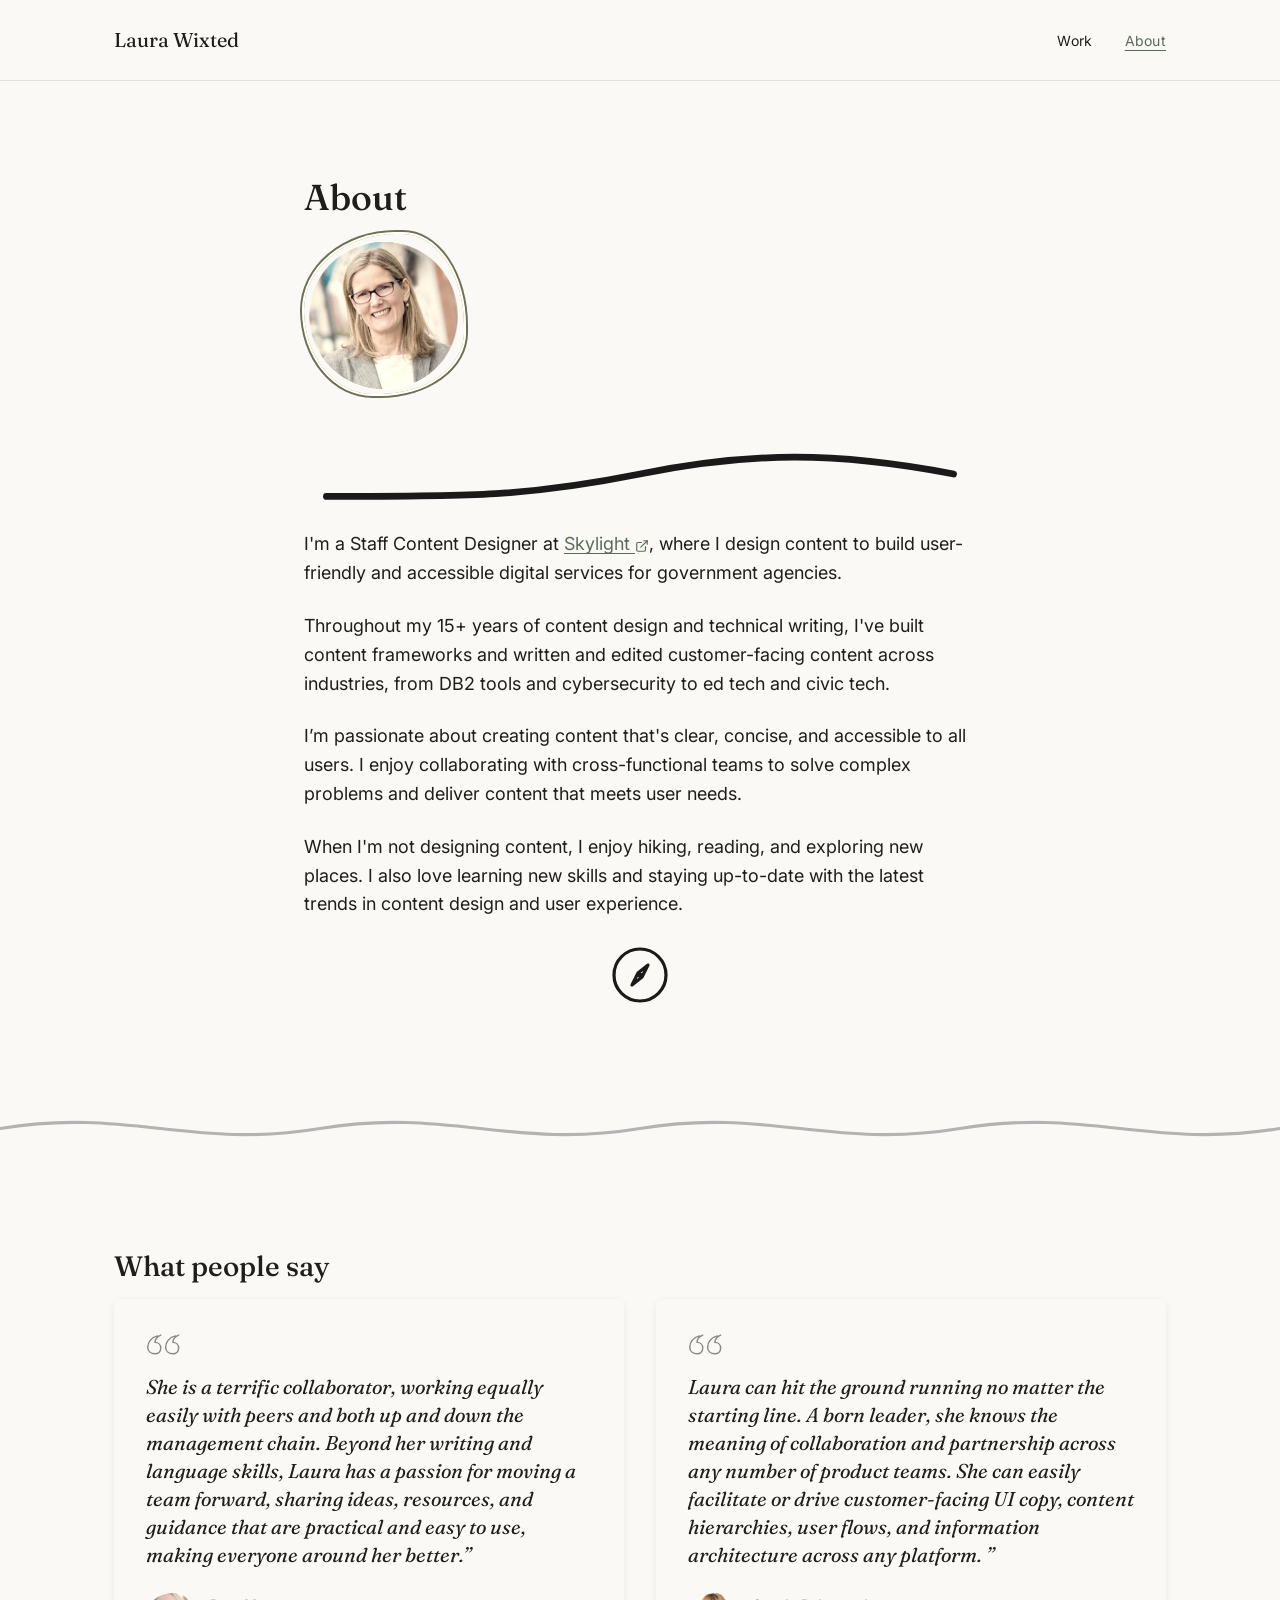
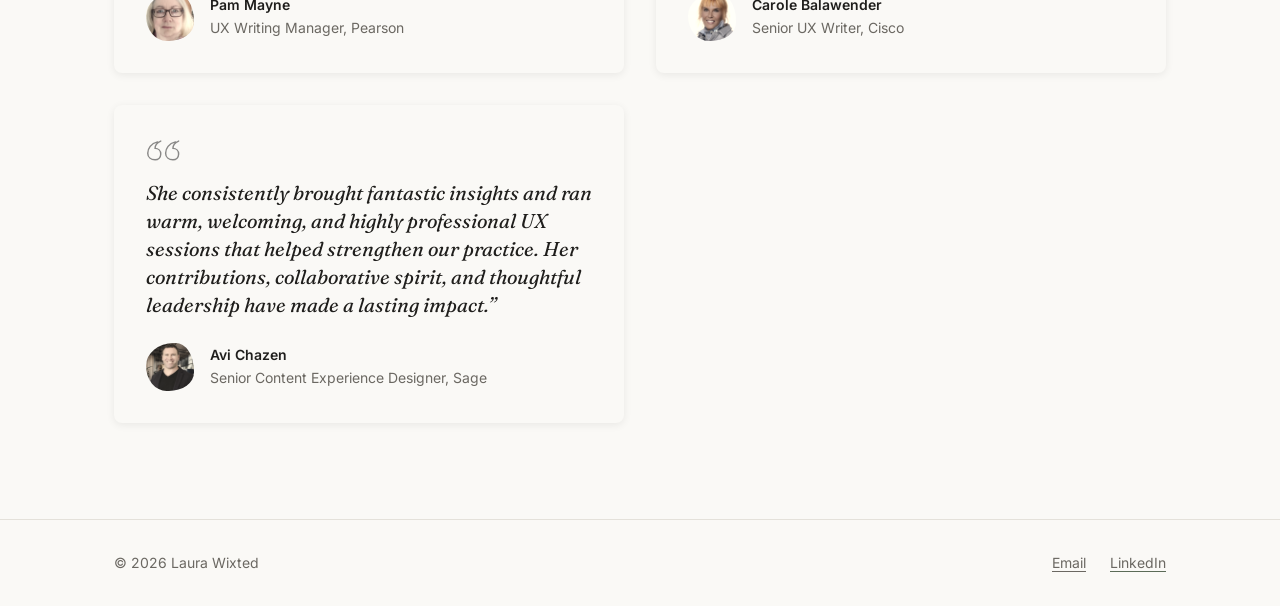
==== about.html @ 5c3dd624 "Visual refresh, illustrations, accessibility, and QA fixes - Add favicons (SVG, 32px PNG, 180px Appl" ====
<!DOCTYPE html>
<html lang="en">
<head>
  <meta charset="UTF-8">
  <meta name="viewport" content="width=device-width, initial-scale=1.0">
  <title>About — Laura Wixted</title>
  <meta name="description" content="About Laura Wixted, content designer.">

  <link rel="icon" href="images/favicon.svg" type="image/svg+xml">
  <link rel="icon" href="images/favicon-32.png" sizes="32x32" type="image/png">
  <link rel="apple-touch-icon" href="images/favicon-180.png">

  <link rel="preconnect" href="https://fonts.googleapis.com">
  <link rel="preconnect" href="https://fonts.gstatic.com" crossorigin>
  <link href="https://fonts.googleapis.com/css2?family=Fraunces:wght@400;500;600&family=Inter:wght@400;500;600&display=swap" rel="stylesheet">

  <link rel="stylesheet" href="css/tokens.css">
  <link rel="stylesheet" href="css/base.css">
  <link rel="stylesheet" href="css/components.css?v=13">
</head>
<body>
  <a class="skip-link" href="#main">Skip to content</a>

  <header class="site-nav">
    <div class="container-wide">
      <a class="logo" href="index.html">Laura Wixted</a>
      <ul class="nav-links">
        <li><a href="index.html">Work</a></li>
        <li><a href="about.html" aria-current="page">About</a></li>
      </ul>
    </div>
  </header>

  <main id="main">
    <section class="section container-narrow">
      <h1>About</h1>
      <img class="profile-photo" src="images/profile-photo-transparent.png" alt="Portrait of Laura Wixted">
      <img src="images/heading-swash.svg" alt="" aria-hidden="true">
      <p>
        I'm a Staff Content Designer at <span style="white-space: nowrap"><a href="https://skylight.digital/" target="_blank" rel="noopener">Skylight <svg class="external-link-icon" aria-hidden="true" width="14" height="14" viewBox="0 0 24 24" fill="none" stroke="currentColor" stroke-width="2" stroke-linecap="round" stroke-linejoin="round"><path d="M18 13v6a2 2 0 0 1-2 2H5a2 2 0 0 1-2-2V8a2 2 0 0 1 2-2h6"/><polyline points="15 3 21 3 21 9"/><line x1="10" y1="14" x2="21" y2="3"/></svg><span class="visually-hidden"> (opens in new tab)</span></a>,</span> where I design content to build user-friendly and accessible digital services for government agencies.
      </p>
      <p>
        Throughout my 15+ years of content design and technical writing, I've built content frameworks and written and edited customer-facing content across industries, from DB2 tools and cybersecurity to ed tech and civic tech.
      </p>
      <p>
        I’m passionate about creating content that's clear, concise, and accessible to all users. I enjoy collaborating with cross-functional teams to solve complex problems and deliver content that meets user needs.
      </p>
      <p>
        When I'm not designing content, I enjoy hiking, reading, and exploring new places. I also love learning new skills and staying up-to-date with the latest trends in content design and user experience.
      </p>
      <img id="compass-icon" src="images/compass-icon.svg" alt="" aria-hidden="true" width="64" height="64" style="display: block; margin: 1rem auto 0;">
    </section>

    <img src="images/divider-line.svg" alt="" aria-hidden="true">

    <section class="section container-wide">
      <h2>What people say</h2>
      <div class="testimonial-grid">

        <div class="testimonial-card">
          <blockquote>She is a terrific collaborator, working equally easily with peers and both up and down the management chain. Beyond her writing and language skills, Laura has a passion for moving a team forward, sharing ideas, resources, and guidance that are practical and easy to use, making everyone around her better.”</blockquote>
          <div class="testimonial-author">
            <img src="images/pam-mayne-linkedin.jpeg" alt="" width="48" height="48">
            <div>
              <div class="name">Pam Mayne</div>
              <div class="role">UX Writing Manager, Pearson</div>
            </div>
          </div>
        </div>

        <div class="testimonial-card">
          <blockquote>Laura can hit the ground running no matter the starting line. A born leader, she knows the meaning of collaboration and partnership across any number of product teams. She can easily facilitate or drive customer-facing UI copy, content hierarchies, user flows, and information architecture across any platform. ”</blockquote>
          <div class="testimonial-author">
            <img src="images/carole-linkedin.jpeg" alt="" width="48" height="48">
            <div>
              <div class="name">Carole Balawender</div>
              <div class="role">Senior UX Writer, Cisco</div>
            </div>
          </div>
        </div>

        <div class="testimonial-card">
          <blockquote>She consistently brought fantastic insights and ran warm, welcoming, and highly professional UX sessions that helped strengthen our practice. Her contributions, collaborative spirit, and thoughtful leadership have made a lasting impact.”</blockquote>
          <div class="testimonial-author">
            <img src="images/avi-chazen-linkedin.jpeg" alt="" width="48" height="48">
            <div>
              <div class="name">Avi Chazen</div>
              <div class="role">Senior Content Experience Designer, Sage</div>
            </div>
          </div>
        </div>

      </div>
    </section>
  </main>

  <footer class="site-footer">
    <div class="container-wide">
      <span>&copy; 2026 Laura Wixted</span>
      <ul class="footer-links">
        <li>
          <button type="button" class="copy-email" title="Copy email" data-email="laurawixted@gmail.com">Email</button>
          <span class="copy-toast" role="status" hidden>Copied laurawixted@gmail.com</span>
        </li>
        <li><a href="https://www.linkedin.com/in/laurawixted/" target="_blank" rel="noopener">LinkedIn<span class="visually-hidden"> (opens in new tab)</span></a></li>
      </ul>
    </div>
  </footer>
  <script src="js/copy-email.js"></script>
  <script>
    (function () {
      var compass = document.getElementById('compass-icon');
      if (!compass || !('IntersectionObserver' in window)) return;
      var observer = new IntersectionObserver(function (entries) {
        entries.forEach(function (entry) {
          if (entry.isIntersecting) {
            compass.classList.add('compass-animate');
          } else {
            compass.classList.remove('compass-animate');
          }
        });
      }, { threshold: 0.5 });
      observer.observe(compass);
    })();
  </script>
</body>
</html>
---- css/tokens.css ----
/* ==========================================================================
   Design Tokens
   Single source of truth for color, type, and spacing.
   See Design.md for rationale.
   ========================================================================== */

:root {
  /* Color */
  --color-bg: #FAF9F6;
  --color-surface: #FFFFFF;
  --color-text-primary: #1F1E1C;
  --color-text-secondary: #6B6862;
  --color-border: #E4E1DA;
  --color-accent: #5B6B57;
  --color-accent-hover: #46523F;

  /* Type families */
  --font-serif: "Fraunces", Georgia, serif;
  --font-sans: "Inter", -apple-system, BlinkMacSystemFont, "Segoe UI", sans-serif;

  /* Type scale */
  --text-display: 3rem;
  --text-h1: 2.25rem;
  --text-h2: 1.75rem;
  --text-h3: 1.25rem;
  --text-body: 1.125rem;
  --text-small: 0.875rem;

  /* Spacing scale (4px base) */
  --space-1: 0.25rem;  /* 4px */
  --space-2: 0.5rem;   /* 8px */
  --space-3: 1rem;     /* 16px */
  --space-4: 1.5rem;   /* 24px */
  --space-5: 2rem;     /* 32px */
  --space-6: 3rem;     /* 48px */
  --space-7: 4rem;     /* 64px */
  --space-8: 6rem;     /* 96px */
  --space-9: 8rem;     /* 128px */

  /* Layout */
  --content-width-narrow: 720px;
  --content-width-wide: 1100px;
  --radius: 8px;
  --border-radius-sm: 6px;
}
---- css/base.css ----
/* ==========================================================================
   Base styles: reset, typography, layout primitives
   ========================================================================== */

*, *::before, *::after {
  box-sizing: border-box;
}

html {
  -webkit-text-size-adjust: 100%;
}

body {
  margin: 0;
  background: var(--color-bg);
  color: var(--color-text-primary);
  font-family: var(--font-sans);
  font-size: var(--text-body);
  line-height: 1.6;
  -webkit-font-smoothing: antialiased;
}

img {
  max-width: 100%;
  display: block;
}

a {
  color: var(--color-accent);
  text-decoration-color: var(--color-accent);
  text-underline-offset: 3px;
}

a:hover,
a:focus-visible {
  color: var(--color-accent-hover);
}

a:focus-visible,
button:focus-visible {
  outline: 2px solid var(--color-accent);
  outline-offset: 2px;
}

h1, h2, h3 {
  font-family: var(--font-serif);
  font-weight: 500;
  line-height: 1.15;
  margin: 0 0 var(--space-3);
}

h1 { font-size: var(--text-h1); }
h2 { font-size: var(--text-h2); }
h3 { font-size: var(--text-h3); font-weight: 600; }

p {
  margin: 0 0 var(--space-4);
}

.text-secondary {
  color: var(--color-text-secondary);
}

.text-small {
  font-size: var(--text-small);
}

/* Layout primitives */
.container-narrow {
  max-width: var(--content-width-narrow);
  margin-inline: auto;
  padding-inline: var(--space-4);
}

.container-wide {
  max-width: var(--content-width-wide);
  margin-inline: auto;
  padding-inline: var(--space-4);
}

.section {
  padding-block: var(--space-8);
}

@media (max-width: 640px) {
  .section {
    padding-block: var(--space-6);
  }
  :root {
    --text-display: 2.25rem;
    --text-h1: 1.75rem;
    --text-h2: 1.5rem;
  }
}

/* Visually-hidden utility, for skip links etc. */
.visually-hidden {
  position: absolute;
  width: 1px;
  height: 1px;
  overflow: hidden;
  clip: rect(0 0 0 0);
  white-space: nowrap;
}

.skip-link {
  position: absolute;
  left: -9999px;
  top: 0;
  background: var(--color-surface);
  padding: var(--space-2) var(--space-3);
  z-index: 100;
}

.skip-link:focus {
  left: var(--space-3);
  top: var(--space-3);
}
---- css/components.css ----
/* ==========================================================================
   Components
   ========================================================================== */

/* --- Compass animation --- */
@media (prefers-reduced-motion: no-preference) {
  #compass-icon,
  #compass-icon-hero {
    transform-origin: center;
  }
  #compass-icon.compass-animate,
  #compass-icon-hero.compass-animate {
    animation: compass-settle 2.8s linear forwards;
  }
  @keyframes compass-settle {
    0%   { transform: rotate(0deg); }
    18%  { transform: rotate(360deg); }
    33%  { transform: rotate(630deg); }
    46%  { transform: rotate(800deg); }
    57%  { transform: rotate(900deg); }
    65%  { transform: rotate(930deg); }
    72%  { transform: rotate(912deg); }
    78%  { transform: rotate(924deg); }
    84%  { transform: rotate(915deg); }
    90%  { transform: rotate(920deg); }
    95%  { transform: rotate(917deg); }
    100% { transform: rotate(918deg); }
  }
}

/* --- Nav --- */
.site-nav {
  padding-block: var(--space-4);
  border-bottom: 1px solid var(--color-border);
}

.site-nav .container-wide {
  display: flex;
  align-items: center;
  justify-content: space-between;
}

.site-nav .logo {
  font-family: var(--font-serif);
  font-size: var(--text-h3);
  color: var(--color-text-primary);
  text-decoration: none;
}

.nav-links {
  display: flex;
  gap: var(--space-5);
  list-style: none;
  margin: 0;
  padding: 0;
}

.nav-links a {
  color: var(--color-text-primary);
  text-decoration: none;
  font-size: var(--text-small);
  letter-spacing: 0.02em;
}

.nav-links a:hover,
.nav-links a[aria-current="page"] {
  color: var(--color-accent);
}

.nav-links a[aria-current="page"] {
  text-decoration: underline;
  text-underline-offset: 4px;
}

/* --- Hero --- */
.hero {
  padding-block: var(--space-8) var(--space-6);
}

.hero h1 {
  font-size: var(--text-display);
  max-width: 14ch;
}

.hero p {
  max-width: var(--content-width-narrow);
  font-size: var(--text-body);
  color: var(--color-text-secondary);
}

/* --- Case study grid --- */
#work.section {
  padding-block-start: var(--space-7);
}

.case-study-grid {
  display: grid;
  grid-template-columns: repeat(2, 1fr);
  gap: var(--space-5);
}

@media (max-width: 640px) {
  .case-study-grid {
    grid-template-columns: 1fr;
  }
}

.case-study-card {
  background: var(--color-bg);
  border: none;
  border-radius: var(--radius);
  padding: var(--space-5);
  text-decoration: none;
  color: inherit;
  display: block;
  box-shadow: 0 2px 8px rgba(0, 0, 0, 0.07);
  transition: transform 0.15s ease, box-shadow 0.15s ease;
}

.case-study-card:hover {
  transform: translateY(-2px);
  box-shadow: 0 6px 16px rgba(0, 0, 0, 0.11);
}

.case-study-card .tag {
  display: inline-block;
  font-size: var(--text-small);
  color: var(--color-accent);
  letter-spacing: 0.04em;
  margin-bottom: var(--space-2);
}

.case-study-card h3 {
  margin-bottom: var(--space-2);
}

.case-study-card p {
  color: var(--color-text-secondary);
  margin-bottom: 0;
}

/* --- Testimonials --- */
.testimonial-grid {
  display: grid;
  grid-template-columns: repeat(2, 1fr);
  gap: var(--space-5);
}

@media (max-width: 640px) {
  .testimonial-grid {
    grid-template-columns: 1fr;
  }
}

.testimonial-card {
  background: var(--color-bg);
  border: none;
  border-radius: var(--radius);
  padding: var(--space-5);
  box-shadow: 0 2px 8px rgba(0, 0, 0, 0.07);
}

.testimonial-card blockquote::before {
  content: "";
  display: block;
  width: 36px;
  height: 26px;
  background: url('../images/quote-mark.svg') no-repeat center / contain;
  margin-bottom: var(--space-3);
  opacity: 0.5;
}

.testimonial-card blockquote {
  margin: 0 0 var(--space-4);
  font-family: var(--font-serif);
  font-style: italic;
  font-size: var(--text-h3);
  font-weight: 400;
  line-height: 1.4;
}

.testimonial-author {
  display: flex;
  align-items: center;
  gap: var(--space-3);
}

.testimonial-author img {
  width: 48px;
  height: 48px;
  border-radius: 60% 40% 55% 45% / 50% 60% 40% 55%;
  object-fit: cover;
  filter: sepia(0.4) saturate(0.85);
}

.testimonial-author .name {
  font-weight: 600;
  font-size: var(--text-small);
}

.testimonial-author .role {
  font-size: var(--text-small);
  color: var(--color-text-secondary);
}

/* --- Featured testimonial (landing page) --- */
.featured-testimonial {
  text-align: center;
  padding-block: var(--space-7) var(--space-6);
}

.featured-testimonial blockquote::before {
  content: "";
  display: block;
  width: 36px;
  height: 26px;
  background: url('../images/quote-mark.svg') no-repeat center / contain;
  margin: 0 auto var(--space-3);
  opacity: 0.5;
}

.featured-testimonial blockquote {
  margin: 0 0 var(--space-4);
  font-family: var(--font-serif);
  font-style: italic;
  font-size: var(--text-h3);
  font-weight: 400;
  line-height: 1.4;
}

.featured-testimonial .testimonial-author {
  justify-content: center;
  text-align: left;
}

/* --- Pull quote (case study detail pages) --- */
blockquote.pull-quote {
  border-left: 3px solid var(--color-accent);
  padding-left: var(--space-4);
  margin: var(--space-5) 0;
  font-family: var(--font-serif);
  font-size: var(--text-h3);
  font-style: italic;
  color: var(--color-text-primary);
}

/* --- Profile image (About page) --- */
.profile-photo {
  width: 160px;
  height: 160px;
  border-radius: 60% 40% 55% 45% / 50% 60% 40% 55%;
  object-fit: cover;
  filter: sepia(0.4) saturate(0.85);
  box-shadow: 0 0 0 2px var(--color-bg), 0 0 0 4px var(--color-accent);
  margin-bottom: var(--space-4);
}

/* --- Copy email --- */
.copy-email {
  background: none;
  border: none;
  padding: 0;
  font: inherit;
  cursor: pointer;
  color: var(--color-accent);
  text-decoration: underline;
  text-decoration-color: var(--color-accent);
  text-underline-offset: 3px;
}

.copy-toast {
  position: absolute;
  bottom: calc(100% + var(--space-2));
  left: 0;
  white-space: nowrap;
  color: var(--color-text-secondary);
  font-size: var(--text-small);
  animation: toast-fade-in 0.2s ease-out;
}

@keyframes toast-fade-in {
  from {
    opacity: 0;
    transform: translateY(4px);
  }
  to {
    opacity: 1;
    transform: translateY(0);
  }
}

/* --- CTA block --- */
.cta-block {
  position: relative;
  text-align: center;
  padding-block: 0 var(--space-6);
}

.cta-button.copy-email {
  display: inline-block;
  background: transparent;
  color: var(--color-accent);
  border: 1px solid var(--color-accent);
  text-decoration: none;
  border-radius: var(--radius);
  padding: var(--space-3) var(--space-5);
  font-size: var(--text-body);
  font-weight: 500;
  transition: background-color 0.15s ease, color 0.15s ease;
}

.cta-button.copy-email:hover {
  background: var(--color-accent);
  color: var(--color-surface);
}

.cta-block .copy-toast {
  bottom: auto;
  top: calc(100% - var(--space-6));
  left: 0;
  right: 0;
}

/* --- Before / after comparison --- */
.before-after {
  display: grid;
  grid-template-columns: repeat(2, 1fr);
  gap: var(--space-5);
  margin-block: var(--space-5);
}

@media (max-width: 640px) {
  .before-after {
    grid-template-columns: 1fr;
  }
}

.before-after--single {
  grid-template-columns: 1fr;
}

.before-after-panel {
  background: var(--color-surface);
  border: 1px solid var(--color-border);
  border-radius: var(--radius);
  padding: var(--space-5);
}

.before-after-panel .panel-label {
  display: block;
  font-size: var(--text-small);
  font-weight: 600;
  color: var(--color-accent);
  letter-spacing: 0.04em;
  text-transform: uppercase;
  margin-bottom: var(--space-3);
}

.before-after-panel ol,
.before-after-panel ul {
  margin: 0;
  padding-left: var(--space-4);
  font-size: var(--text-small);
  color: var(--color-text-secondary);
}

.before-after-panel ul {
  list-style: none;
  padding-left: 0;
}

.before-after-panel ul li {
  position: relative;
  padding-left: 1.5em;
}

.before-after-panel ul li::before {
  content: "\2192";
  position: absolute;
  left: 0;
  color: var(--color-accent);
}

.before-after-panel li + li {
  margin-top: var(--space-2);
}

.before-after-panel img {
  display: block;
  width: 100%;
  height: auto;
  border-radius: var(--border-radius-sm);
}

/* --- Image zoom (lightbox) --- */
.zoom-button {
  display: block;
  width: 100%;
  padding: 0;
  border: none;
  background: none;
  cursor: zoom-in;
}

.zoom-dialog {
  border: none;
  border-radius: var(--radius);
  padding: var(--space-2);
  background: var(--color-surface);
  max-width: min(92vw, 1400px);
  max-height: 92vh;
}

.zoom-dialog::backdrop {
  background: rgba(31, 30, 28, 0.7);
}

.zoom-dialog img {
  display: block;
  max-width: 100%;
  max-height: calc(92vh - var(--space-6));
  width: auto;
  height: auto;
  border-radius: var(--border-radius-sm);
  cursor: zoom-out;
}

/* --- Back link --- */
.back-link-row {
  position: relative;
}

.back-link {
  position: absolute;
  top: var(--space-5);
  left: var(--space-4);
  display: inline-flex;
  align-items: center;
  gap: 0.4em;
  font-size: var(--text-small);
  color: var(--color-text-secondary);
  text-decoration: none;
}

.back-link span {
  transition: transform 0.15s ease;
}

.back-link:hover {
  color: var(--color-text-primary);
}

.back-link:hover span {
  transform: translateX(-3px);
}

@media (max-width: 640px) {
  .back-link {
    position: static;
    margin-top: var(--space-5);
  }
}

/* --- Footer --- */
.site-footer {
  border-top: 1px solid var(--color-border);
  padding-block: var(--space-5);
}

.site-footer .container-wide {
  display: flex;
  align-items: center;
  justify-content: space-between;
  flex-wrap: wrap;
  gap: var(--space-3);
}

.site-footer,
.site-footer a {
  color: var(--color-text-secondary);
  font-size: var(--text-small);
}

.footer-links {
  display: flex;
  gap: var(--space-4);
  list-style: none;
  margin: 0;
  padding: 0;
}

.footer-links li {
  position: relative;
}

.site-footer .copy-email {
  color: var(--color-text-secondary);
  text-decoration-color: currentColor;
}

.external-link-icon {
  display: inline-block;
  vertical-align: -0.125em;
}
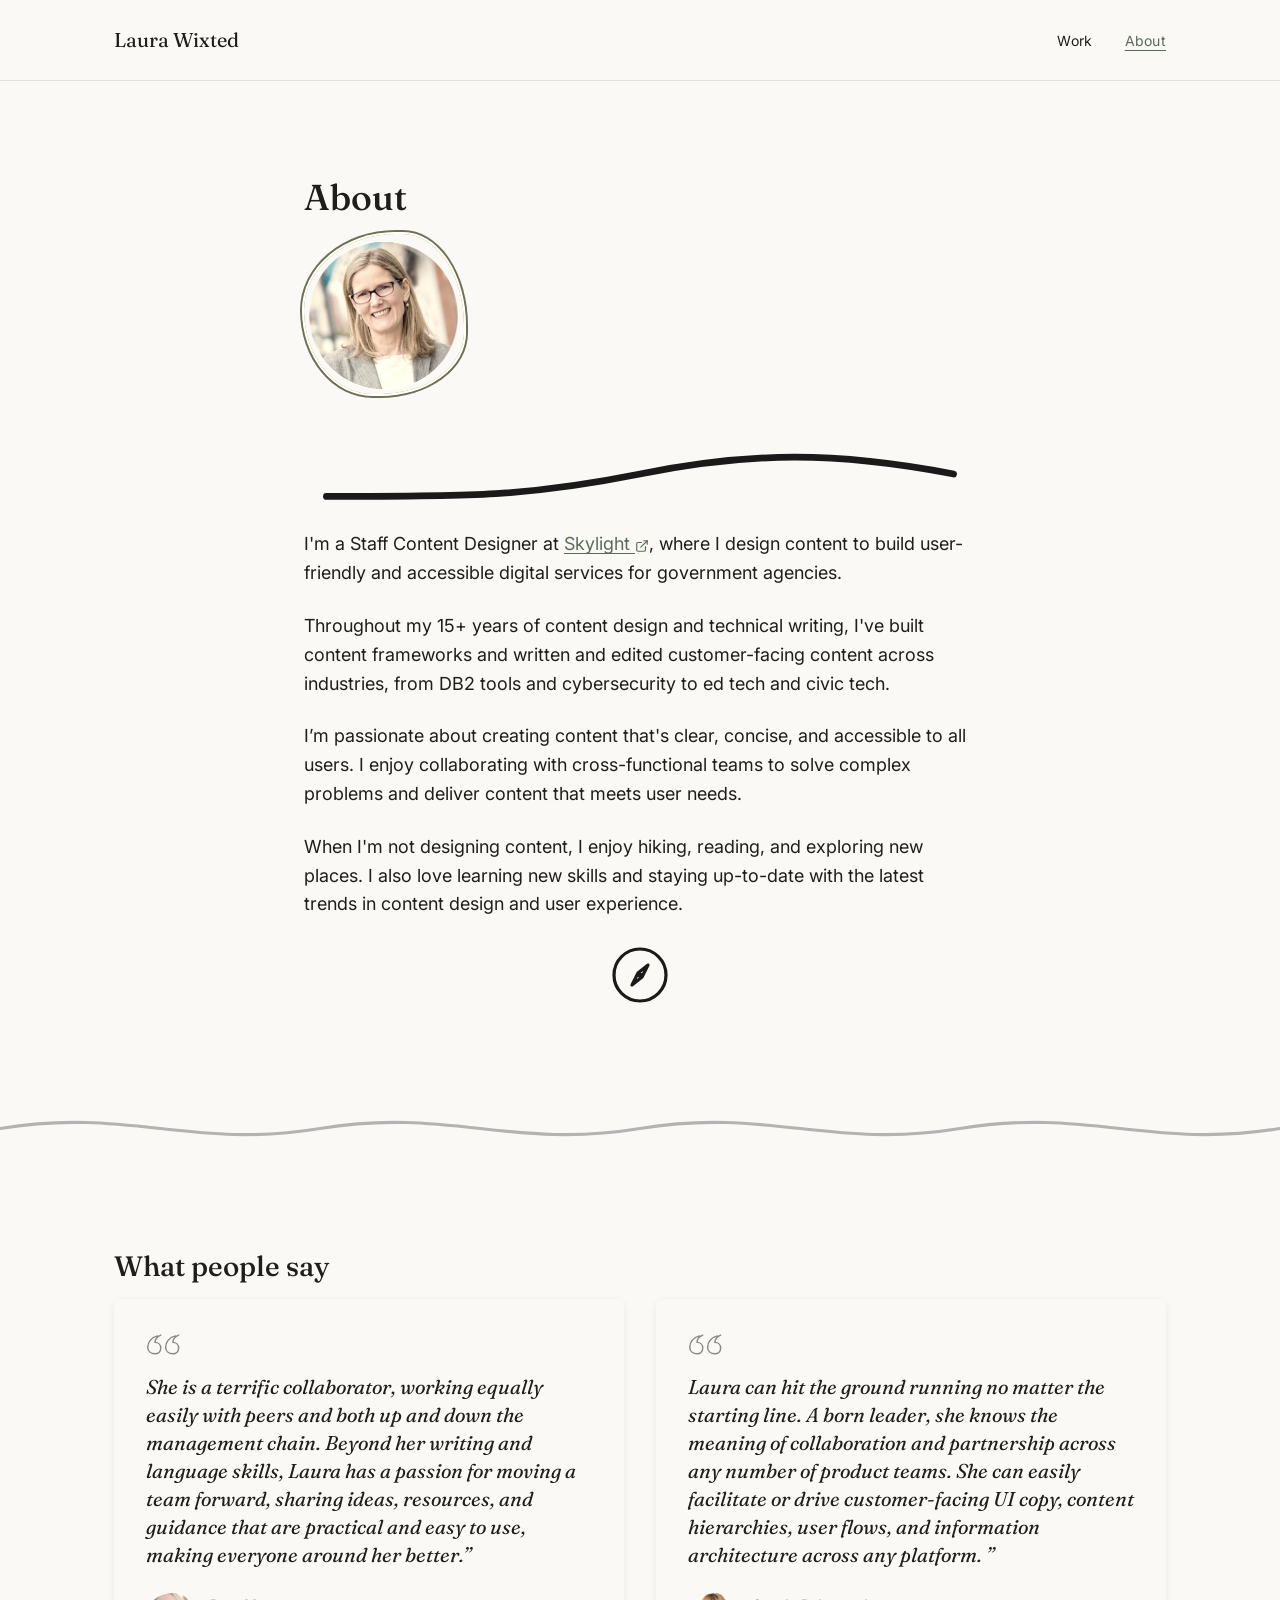
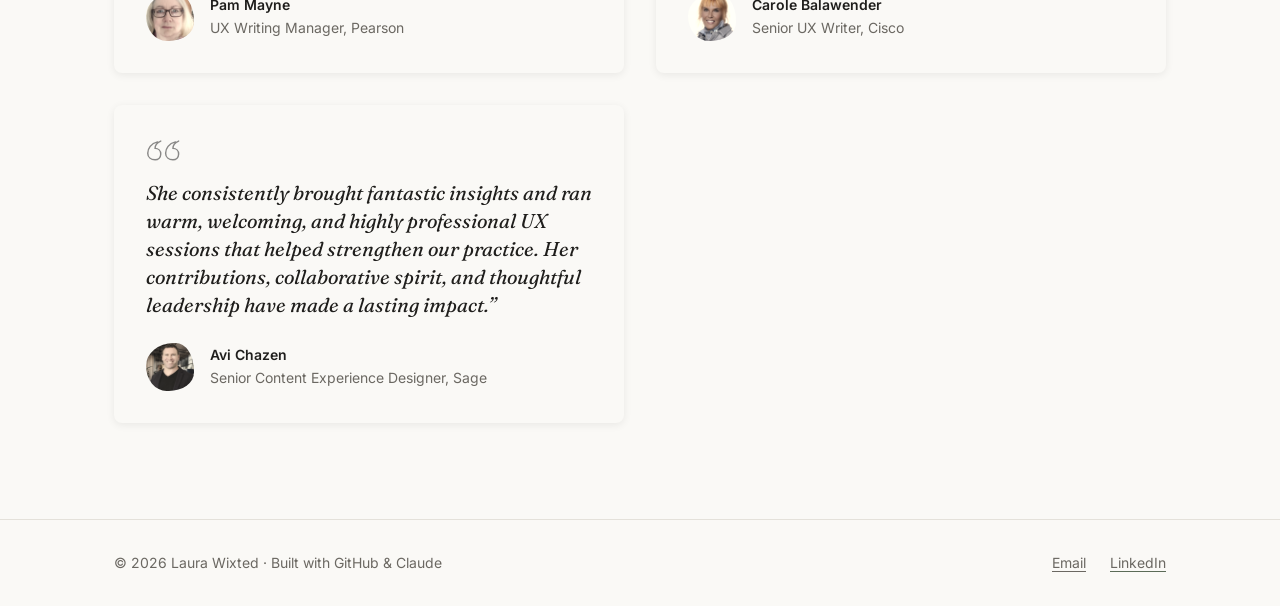
==== commit 0bd66d48: "Add cache-busting version to favicons and update footer credit" ====
--- a/about.html
+++ b/about.html
@@ -6,9 +6,9 @@
   <title>About — Laura Wixted</title>
   <meta name="description" content="About Laura Wixted, content designer.">
 
-  <link rel="icon" href="images/favicon.svg" type="image/svg+xml">
-  <link rel="icon" href="images/favicon-32.png" sizes="32x32" type="image/png">
-  <link rel="apple-touch-icon" href="images/favicon-180.png">
+  <link rel="icon" href="images/favicon.svg?v=2" type="image/svg+xml">
+  <link rel="icon" href="images/favicon-32.png?v=2" sizes="32x32" type="image/png">
+  <link rel="apple-touch-icon" href="images/favicon-180.png?v=2">
 
   <link rel="preconnect" href="https://fonts.googleapis.com">
   <link rel="preconnect" href="https://fonts.gstatic.com" crossorigin>
@@ -96,7 +96,7 @@
 
   <footer class="site-footer">
     <div class="container-wide">
-      <span>&copy; 2026 Laura Wixted</span>
+      <span>&copy; 2026 Laura Wixted &middot; Built with GitHub &amp; Claude</span>
       <ul class="footer-links">
         <li>
           <button type="button" class="copy-email" title="Copy email" data-email="laurawixted@gmail.com">Email</button>
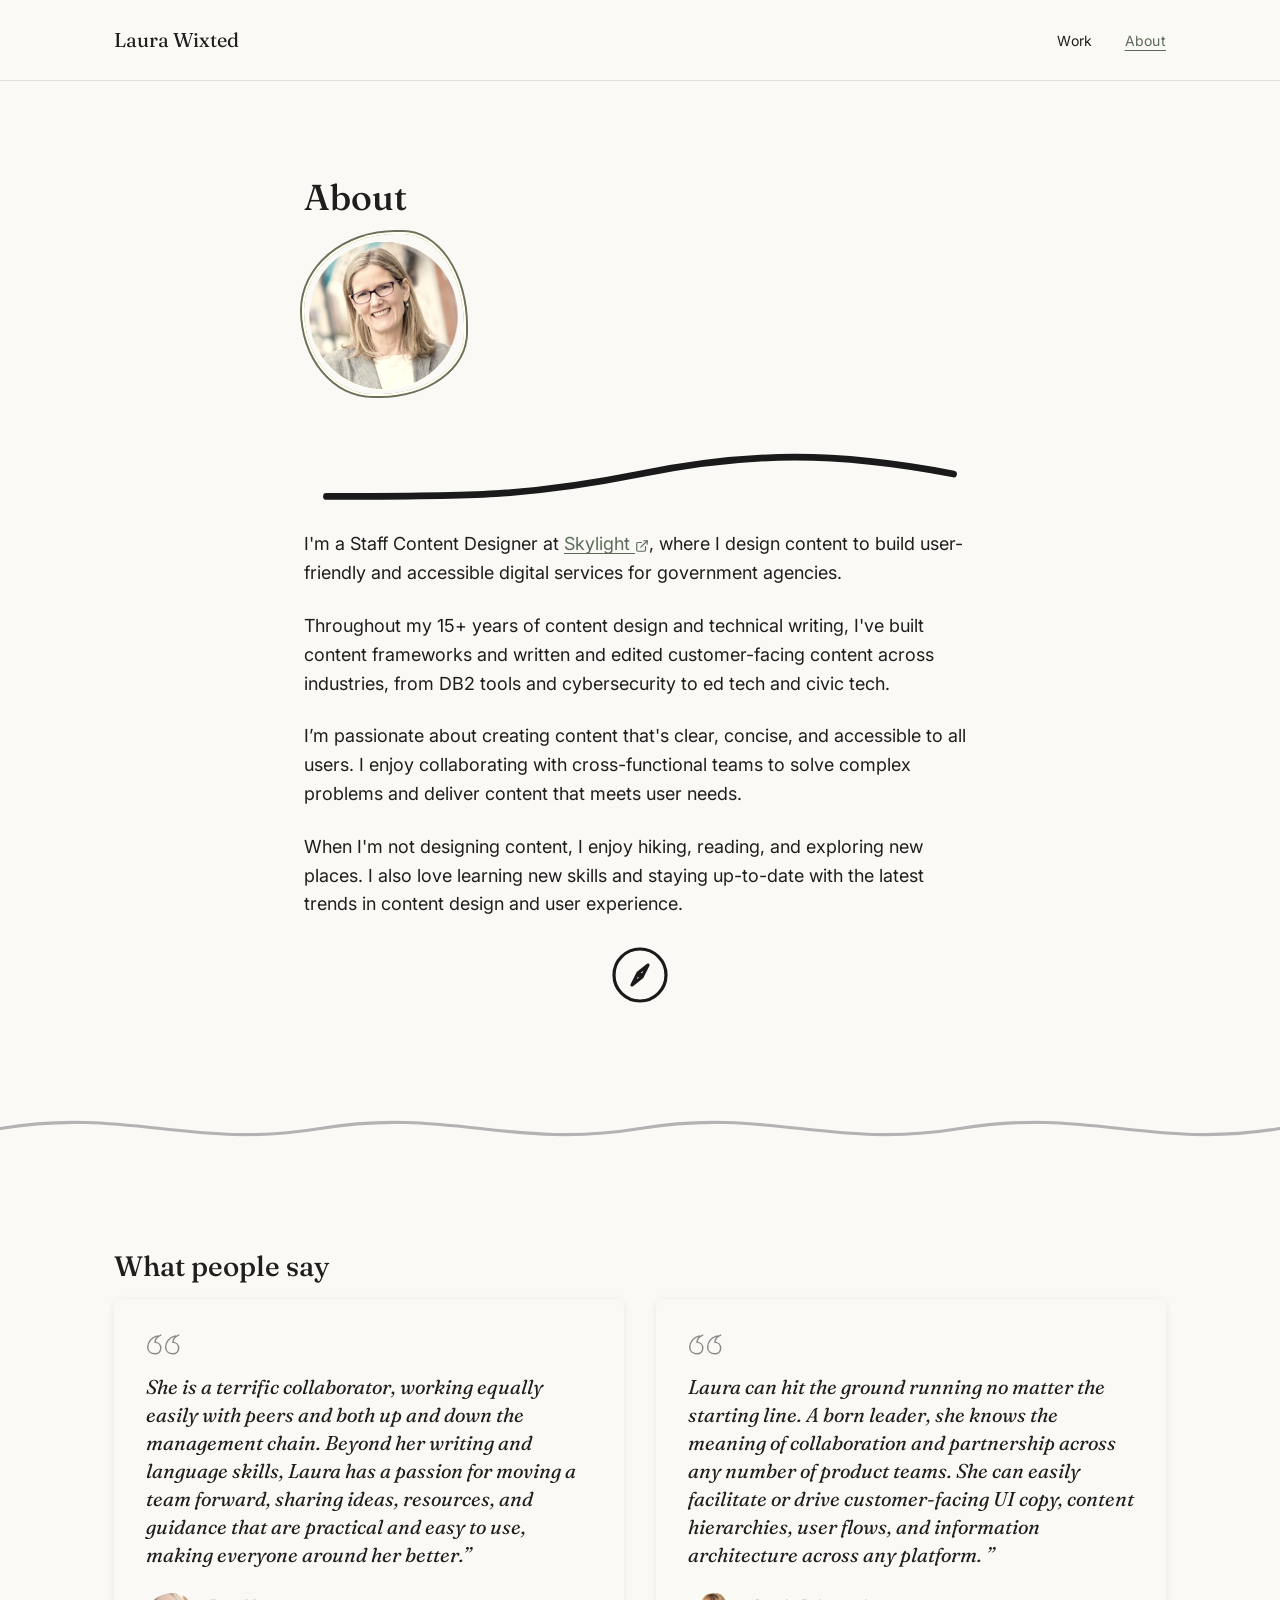
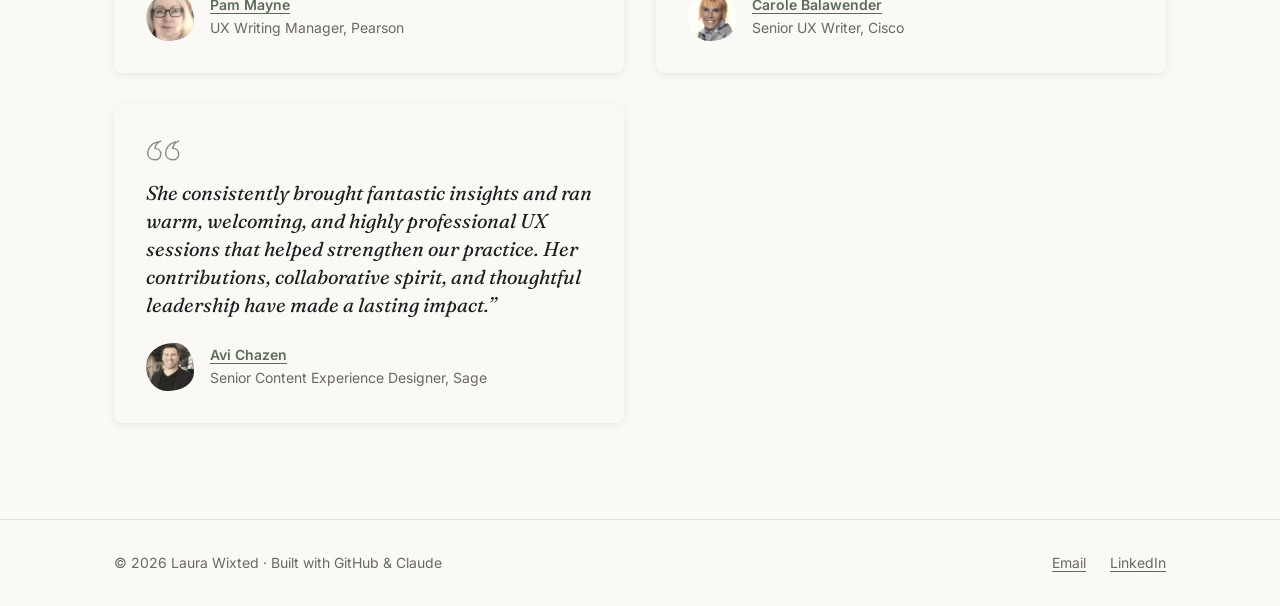
==== commit 9d6e54d4: "Add case study type badges and LinkedIn links for testimonial authors - Add .tag-type pill badge to " ====
--- a/about.html
+++ b/about.html
@@ -16,7 +16,7 @@
 
   <link rel="stylesheet" href="css/tokens.css">
   <link rel="stylesheet" href="css/base.css">
-  <link rel="stylesheet" href="css/components.css?v=13">
+  <link rel="stylesheet" href="css/components.css?v=14">
 </head>
 <body>
   <a class="skip-link" href="#main">Skip to content</a>
@@ -62,7 +62,7 @@
           <div class="testimonial-author">
             <img src="images/pam-mayne-linkedin.jpeg" alt="" width="48" height="48">
             <div>
-              <div class="name">Pam Mayne</div>
+              <div class="name"><a href="https://www.linkedin.com/in/pamelamayne/" target="_blank" rel="noopener">Pam Mayne<span class="visually-hidden"> (opens in new tab)</span></a></div>
               <div class="role">UX Writing Manager, Pearson</div>
             </div>
           </div>
@@ -73,7 +73,7 @@
           <div class="testimonial-author">
             <img src="images/carole-linkedin.jpeg" alt="" width="48" height="48">
             <div>
-              <div class="name">Carole Balawender</div>
+              <div class="name"><a href="https://www.linkedin.com/in/carole-balawender/" target="_blank" rel="noopener">Carole Balawender<span class="visually-hidden"> (opens in new tab)</span></a></div>
               <div class="role">Senior UX Writer, Cisco</div>
             </div>
           </div>
@@ -84,7 +84,7 @@
           <div class="testimonial-author">
             <img src="images/avi-chazen-linkedin.jpeg" alt="" width="48" height="48">
             <div>
-              <div class="name">Avi Chazen</div>
+              <div class="name"><a href="https://www.linkedin.com/in/avichazen/" target="_blank" rel="noopener">Avi Chazen<span class="visually-hidden"> (opens in new tab)</span></a></div>
               <div class="role">Senior Content Experience Designer, Sage</div>
             </div>
           </div>
--- a/css/components.css
+++ b/css/components.css
@@ -130,6 +130,18 @@
   margin-bottom: var(--space-2);
 }
 
+.case-study-card .tag-type {
+  display: inline-block;
+  font-size: var(--text-small);
+  color: var(--color-text-secondary);
+  background: var(--color-border);
+  border-radius: 999px;
+  padding: 0.1em 0.6em;
+  margin-left: var(--space-2);
+  margin-bottom: var(--space-2);
+  letter-spacing: 0.02em;
+}
+
 .case-study-card h3 {
   margin-bottom: var(--space-2);
 }
@@ -352,7 +364,6 @@
   font-weight: 600;
   color: var(--color-accent);
   letter-spacing: 0.04em;
-  text-transform: uppercase;
   margin-bottom: var(--space-3);
 }
 
@@ -390,6 +401,12 @@
   width: 100%;
   height: auto;
   border-radius: var(--border-radius-sm);
+}
+
+.panel-caption {
+  margin-top: var(--space-3);
+  font-size: var(--text-small);
+  color: var(--color-text-secondary);
 }
 
 /* --- Image zoom (lightbox) --- */
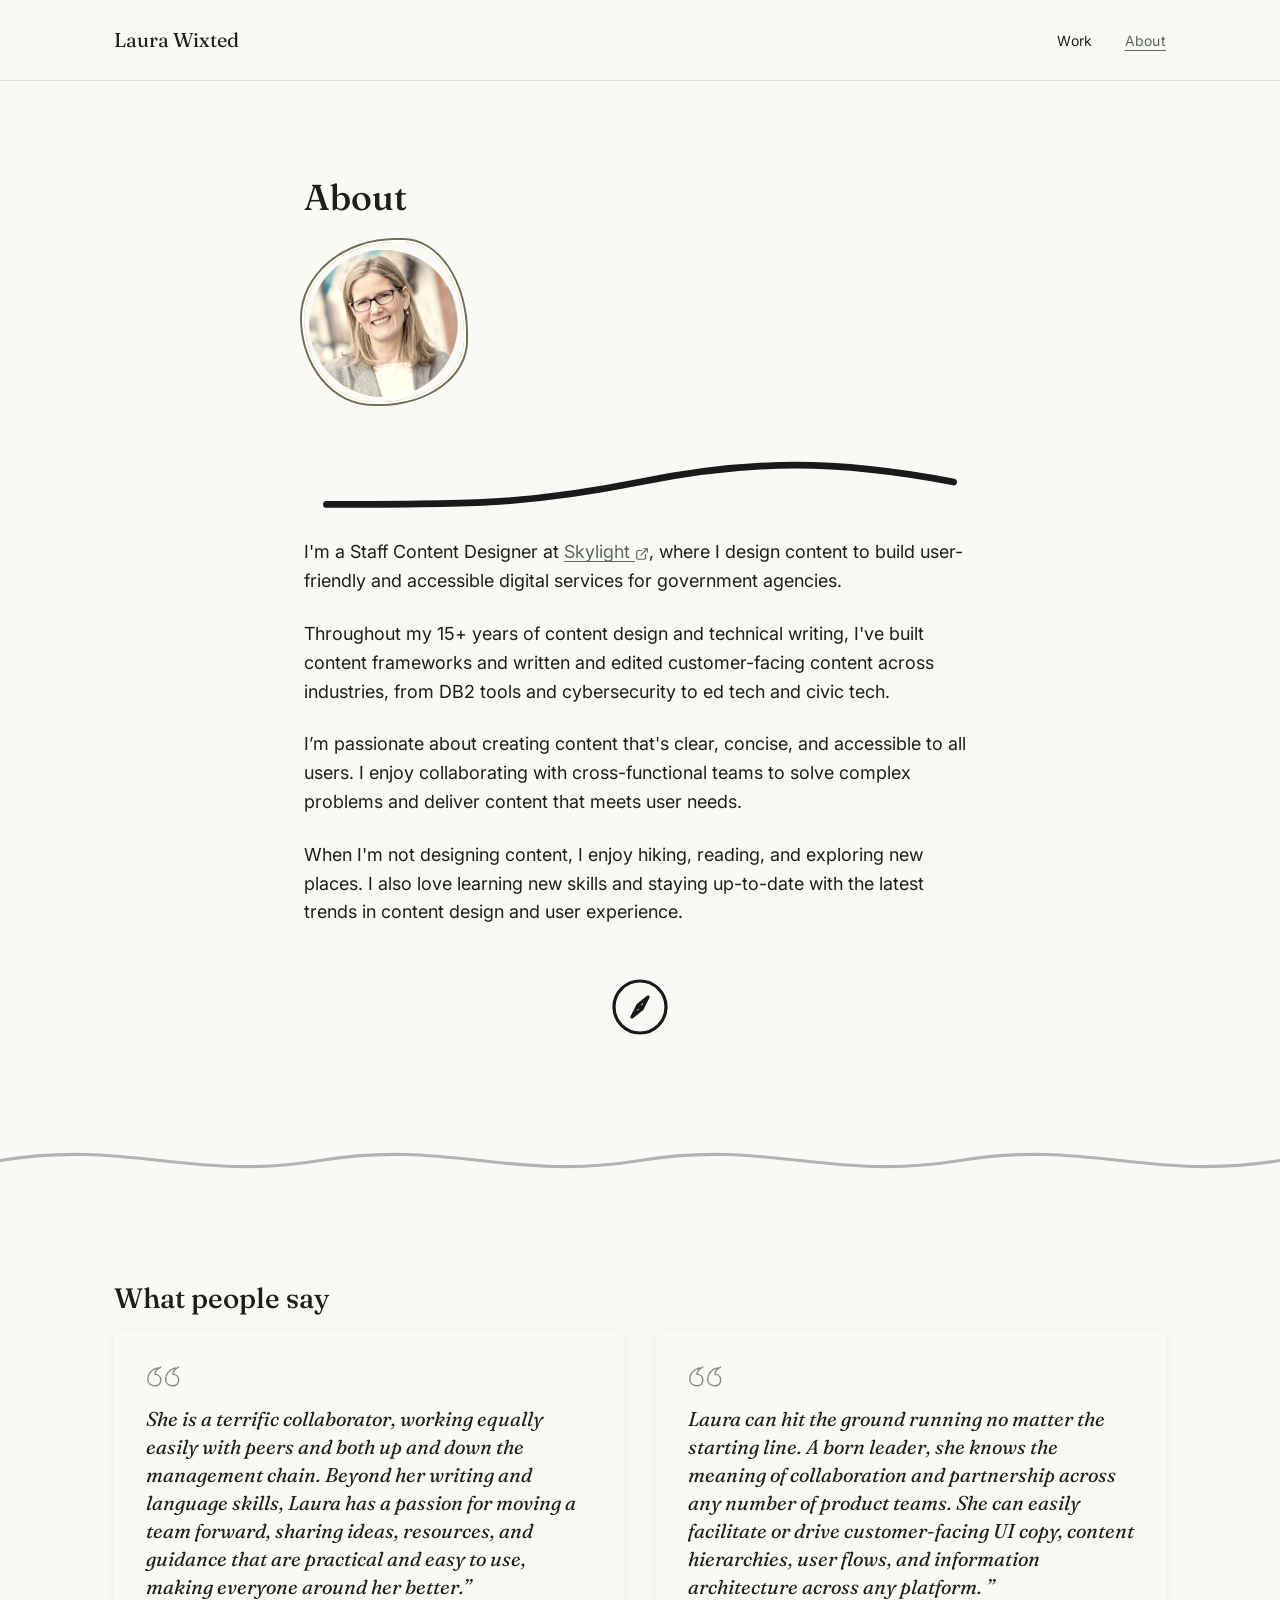
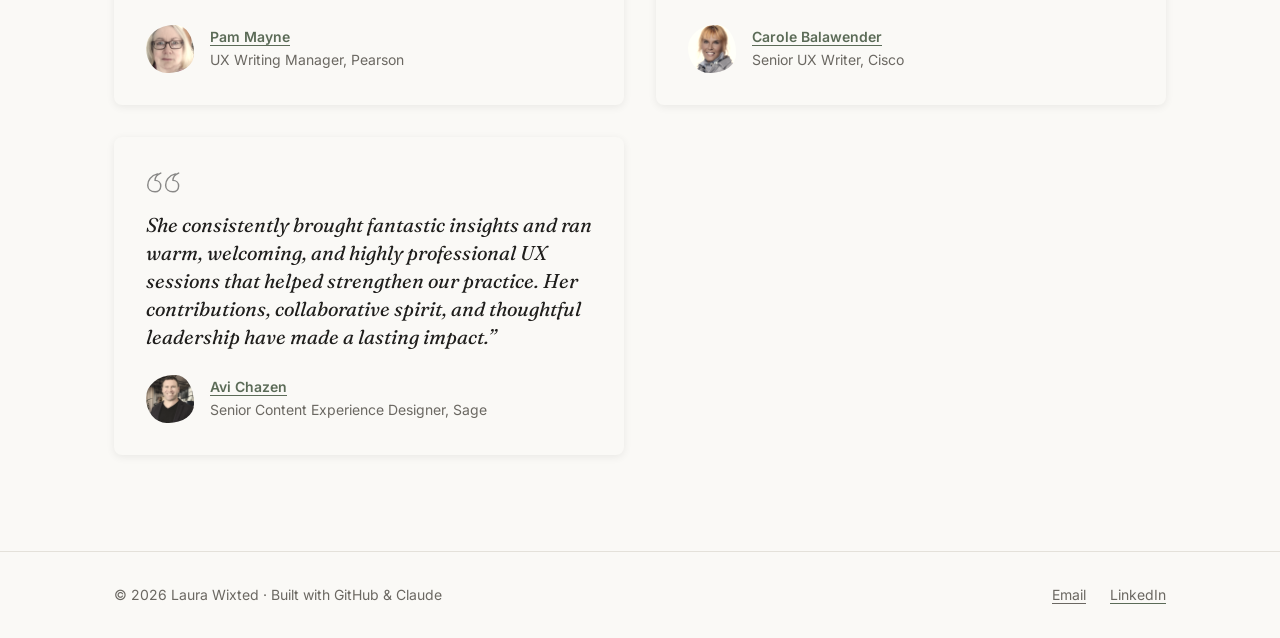
==== commit 2b609036: "Update case study copy to first person and expand project-three detail" ====
--- a/about.html
+++ b/about.html
@@ -48,7 +48,7 @@
       <p>
         When I'm not designing content, I enjoy hiking, reading, and exploring new places. I also love learning new skills and staying up-to-date with the latest trends in content design and user experience.
       </p>
-      <img id="compass-icon" src="images/compass-icon.svg" alt="" aria-hidden="true" width="64" height="64" style="display: block; margin: 1rem auto 0;">
+      <img id="compass-icon" src="images/compass-icon.svg" alt="" aria-hidden="true" width="64" height="64">
     </section>
 
     <img src="images/divider-line.svg" alt="" aria-hidden="true">
@@ -100,7 +100,7 @@
       <ul class="footer-links">
         <li>
           <button type="button" class="copy-email" title="Copy email" data-email="laurawixted@gmail.com">Email</button>
-          <span class="copy-toast" role="status" hidden>Copied laurawixted@gmail.com</span>
+          <span class="copy-toast" role="status" hidden>Email copied</span>
         </li>
         <li><a href="https://www.linkedin.com/in/laurawixted/" target="_blank" rel="noopener">LinkedIn<span class="visually-hidden"> (opens in new tab)</span></a></li>
       </ul>
--- a/css/components.css
+++ b/css/components.css
@@ -3,6 +3,11 @@
    ========================================================================== */
 
 /* --- Compass animation --- */
+#compass-icon {
+  display: block;
+  margin: var(--space-6) auto 0;
+}
+
 @media (prefers-reduced-motion: no-preference) {
   #compass-icon,
   #compass-icon-hero {
@@ -93,6 +98,11 @@
   padding-block-start: var(--space-7);
 }
 
+.work-intro .copy-toast {
+  position: static;
+  margin-left: var(--space-2);
+}
+
 .case-study-grid {
   display: grid;
   grid-template-columns: repeat(2, 1fr);
@@ -264,6 +274,7 @@
   object-fit: cover;
   filter: sepia(0.4) saturate(0.85);
   box-shadow: 0 0 0 2px var(--color-bg), 0 0 0 4px var(--color-accent);
+  margin-top: var(--space-4);
   margin-bottom: var(--space-4);
 }
 
@@ -305,7 +316,7 @@
 .cta-block {
   position: relative;
   text-align: center;
-  padding-block: 0 var(--space-6);
+  padding-block: var(--space-5) var(--space-6);
 }
 
 .cta-button.copy-email {
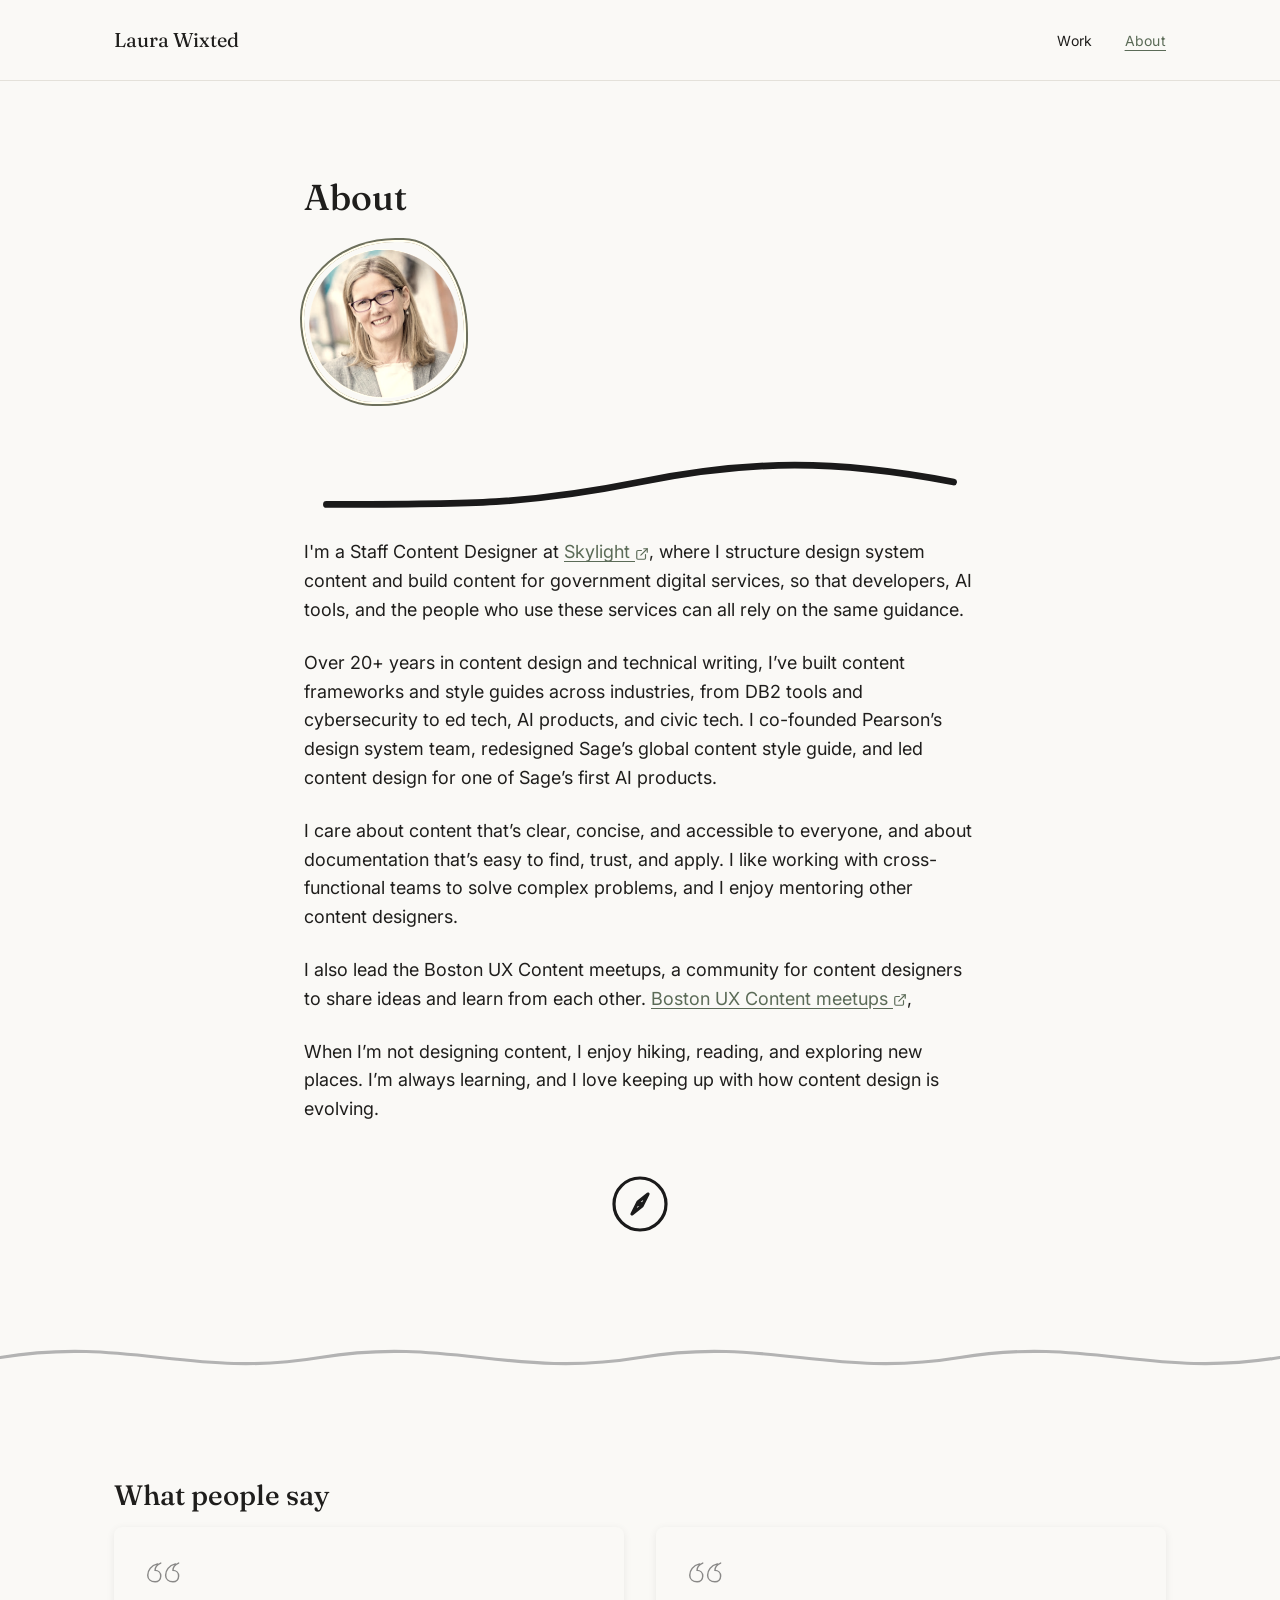
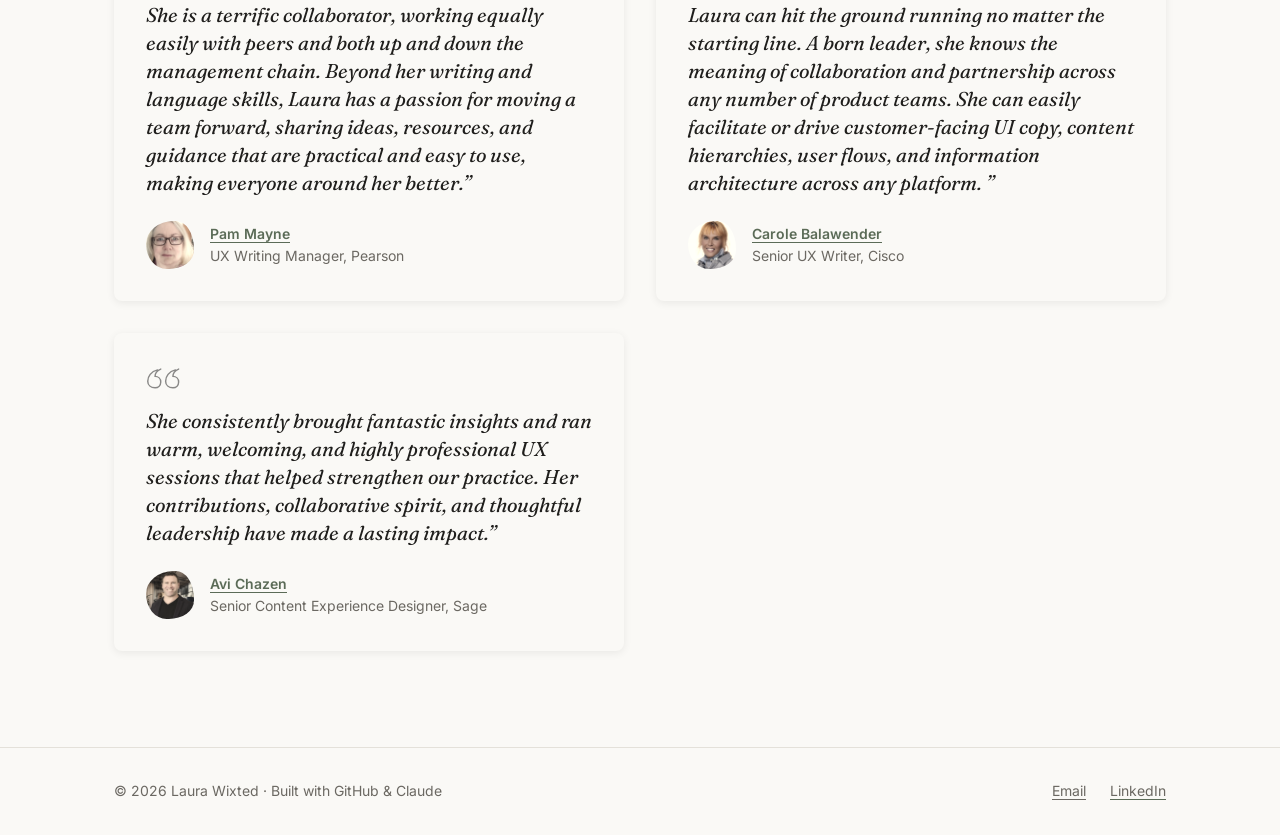
==== commit 13c69884: "Revise About section for clarity and detail Updated the content in the About section to reflect chan" ====
--- a/about.html
+++ b/about.html
@@ -37,16 +37,19 @@
       <img class="profile-photo" src="images/profile-photo-transparent.png" alt="Portrait of Laura Wixted">
       <img src="images/heading-swash.svg" alt="" aria-hidden="true">
       <p>
-        I'm a Staff Content Designer at <span style="white-space: nowrap"><a href="https://skylight.digital/" target="_blank" rel="noopener">Skylight <svg class="external-link-icon" aria-hidden="true" width="14" height="14" viewBox="0 0 24 24" fill="none" stroke="currentColor" stroke-width="2" stroke-linecap="round" stroke-linejoin="round"><path d="M18 13v6a2 2 0 0 1-2 2H5a2 2 0 0 1-2-2V8a2 2 0 0 1 2-2h6"/><polyline points="15 3 21 3 21 9"/><line x1="10" y1="14" x2="21" y2="3"/></svg><span class="visually-hidden"> (opens in new tab)</span></a>,</span> where I design content to build user-friendly and accessible digital services for government agencies.
+        I'm a Staff Content Designer at <span style="white-space: nowrap"><a href="https://skylight.digital/" target="_blank" rel="noopener">Skylight <svg class="external-link-icon" aria-hidden="true" width="14" height="14" viewBox="0 0 24 24" fill="none" stroke="currentColor" stroke-width="2" stroke-linecap="round" stroke-linejoin="round"><path d="M18 13v6a2 2 0 0 1-2 2H5a2 2 0 0 1-2-2V8a2 2 0 0 1 2-2h6"/><polyline points="15 3 21 3 21 9"/><line x1="10" y1="14" x2="21" y2="3"/></svg><span class="visually-hidden"> (opens in new tab)</span></a>,</span> where I structure design system content and build content for government digital services, so that developers, AI tools, and the people who use these services can all rely on the same guidance.
       </p>
       <p>
-        Throughout my 15+ years of content design and technical writing, I've built content frameworks and written and edited customer-facing content across industries, from DB2 tools and cybersecurity to ed tech and civic tech.
+        Over 20+ years in content design and technical writing, I’ve built content frameworks and style guides across industries, from DB2 tools and cybersecurity to ed tech, AI products, and civic tech. I co-founded Pearson’s design system team, redesigned Sage’s global content style guide, and led content design for one of Sage’s first AI products.
       </p>
       <p>
-        I’m passionate about creating content that's clear, concise, and accessible to all users. I enjoy collaborating with cross-functional teams to solve complex problems and deliver content that meets user needs.
+        I care about content that’s clear, concise, and accessible to everyone, and about documentation that’s easy to find, trust, and apply. I like working with cross-functional teams to solve complex problems, and I enjoy mentoring other content designers.
       </p>
       <p>
-        When I'm not designing content, I enjoy hiking, reading, and exploring new places. I also love learning new skills and staying up-to-date with the latest trends in content design and user experience.
+        I also lead the Boston UX Content meetups, a community for content designers to share ideas and learn from each other. <span style="white-space: nowrap"><a href="https://bostonuxcontent.org/" target="_blank" rel="noopener">Boston UX Content meetups <svg class="external-link-icon" aria-hidden="true" width="14" height="14" viewBox="0 0 24 24" fill="none" stroke="currentColor" stroke-width="2" stroke-linecap="round" stroke-linejoin="round"><path d="M18 13v6a2 2 0 0 1-2 2H5a2 2 0 0 1-2-2V8a2 2 0 0 1 2-2h6"/><polyline points="15 3 21 3 21 9"/><line x1="10" y1="14" x2="21" y2="3"/></svg><span class="visually-hidden"> (opens in new tab)</span></a>,</span>
+      </p>
+      <p>
+        When I’m not designing content, I enjoy hiking, reading, and exploring new places. I’m always learning, and I love keeping up with how content design is evolving.
       </p>
       <img id="compass-icon" src="images/compass-icon.svg" alt="" aria-hidden="true" width="64" height="64">
     </section>
--- a/css/components.css
+++ b/css/components.css
@@ -105,8 +105,14 @@
 
 .case-study-grid {
   display: grid;
-  grid-template-columns: repeat(2, 1fr);
+  grid-template-columns: repeat(3, 1fr);
   gap: var(--space-5);
+}
+
+@media (max-width: 800px) {
+  .case-study-grid {
+    grid-template-columns: repeat(2, 1fr);
+  }
 }
 
 @media (max-width: 640px) {
@@ -125,6 +131,10 @@
   display: block;
   box-shadow: 0 2px 8px rgba(0, 0, 0, 0.07);
   transition: transform 0.15s ease, box-shadow 0.15s ease;
+}
+
+.case-study-card[hidden] {
+  display: none;
 }
 
 .case-study-card:hover {
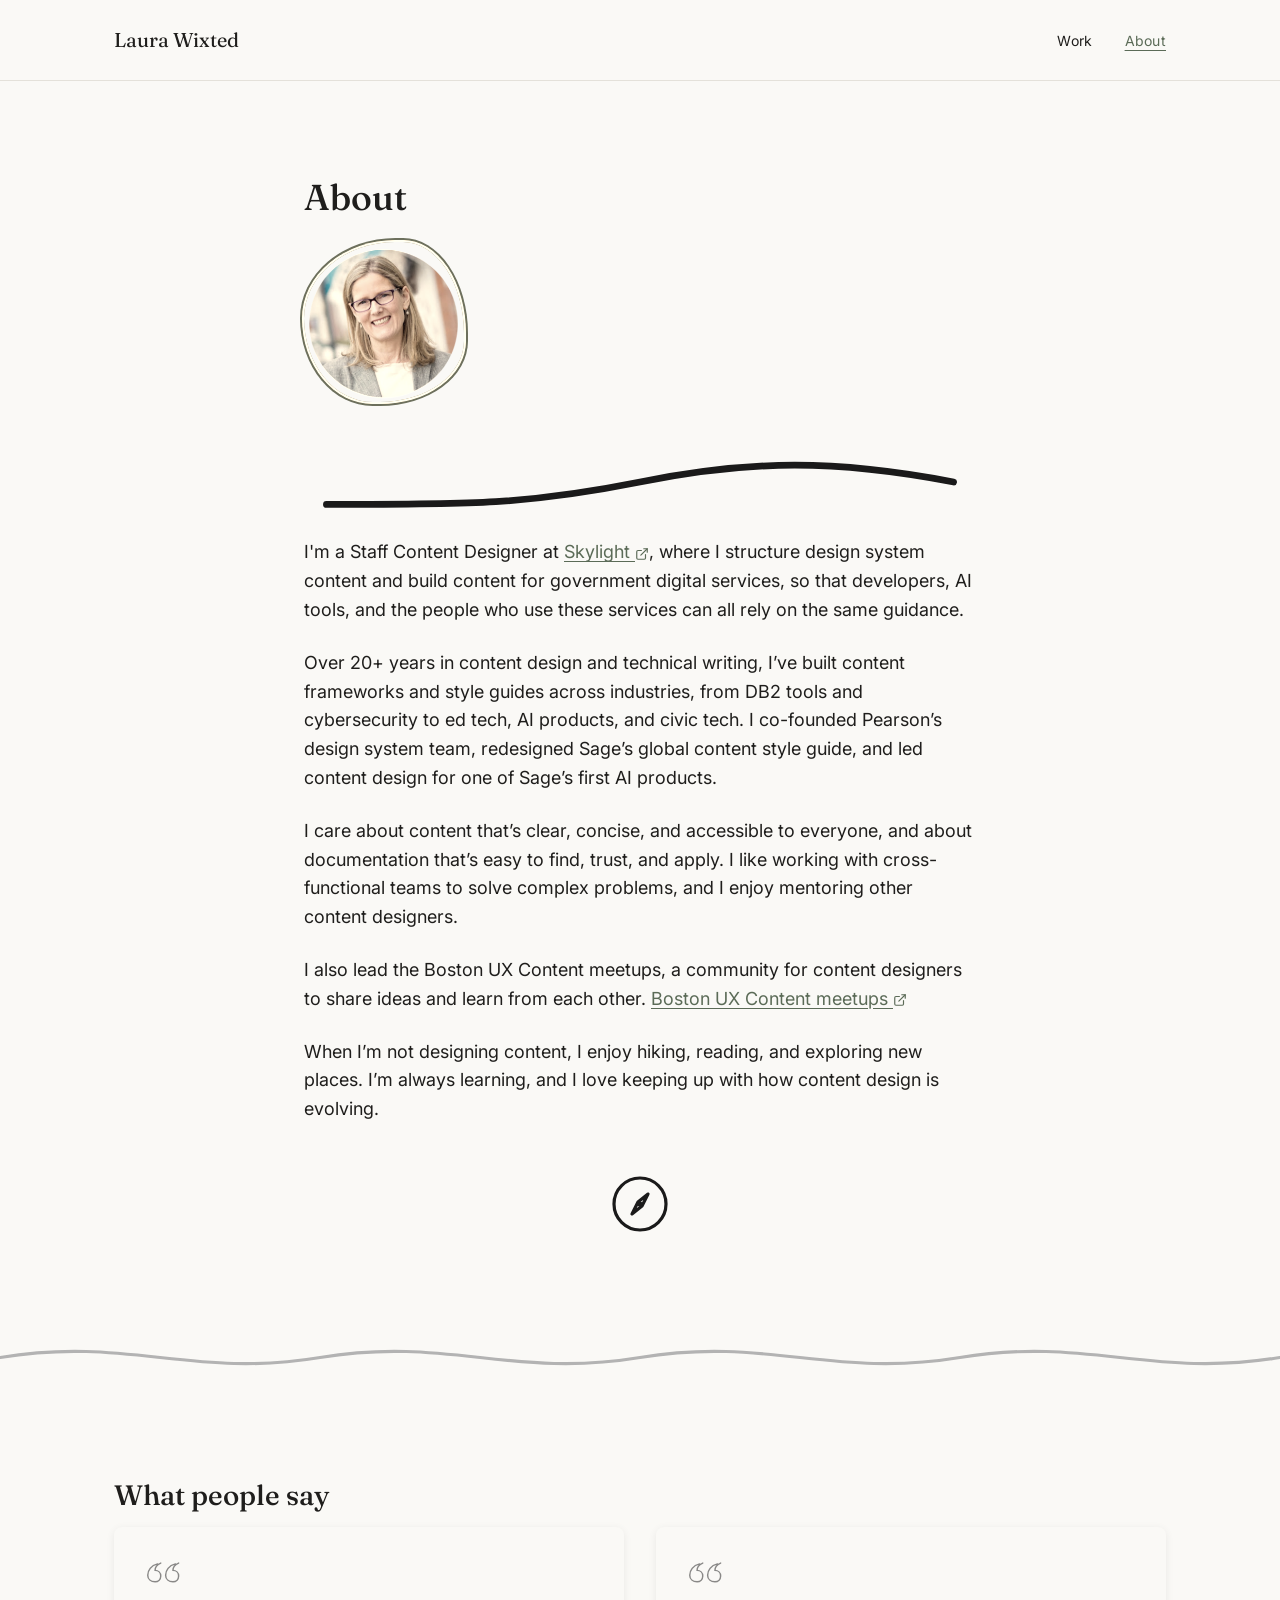
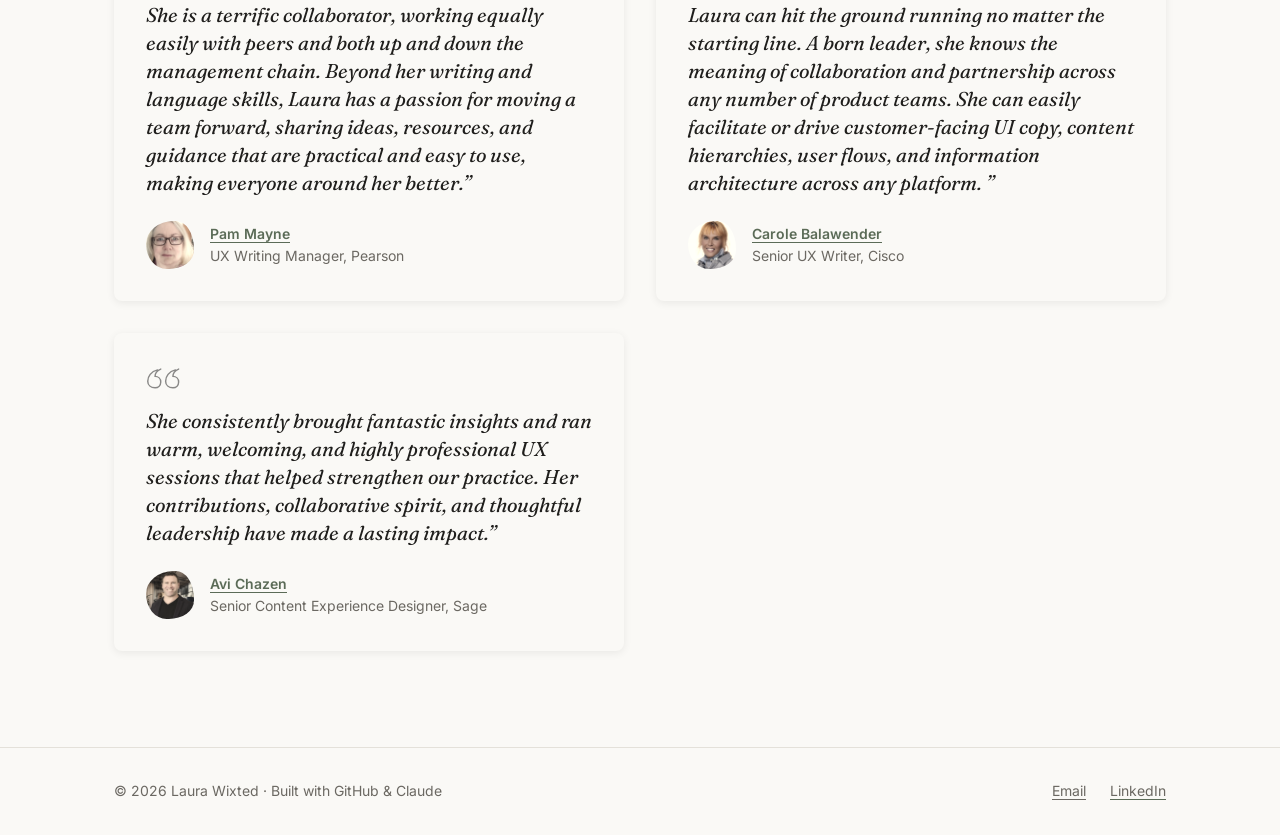
==== commit f4df8675: "Fix HTML formatting for Boston UX Content meetups" ====
--- a/about.html
+++ b/about.html
@@ -46,7 +46,7 @@
         I care about content that’s clear, concise, and accessible to everyone, and about documentation that’s easy to find, trust, and apply. I like working with cross-functional teams to solve complex problems, and I enjoy mentoring other content designers.
       </p>
       <p>
-        I also lead the Boston UX Content meetups, a community for content designers to share ideas and learn from each other. <span style="white-space: nowrap"><a href="https://bostonuxcontent.org/" target="_blank" rel="noopener">Boston UX Content meetups <svg class="external-link-icon" aria-hidden="true" width="14" height="14" viewBox="0 0 24 24" fill="none" stroke="currentColor" stroke-width="2" stroke-linecap="round" stroke-linejoin="round"><path d="M18 13v6a2 2 0 0 1-2 2H5a2 2 0 0 1-2-2V8a2 2 0 0 1 2-2h6"/><polyline points="15 3 21 3 21 9"/><line x1="10" y1="14" x2="21" y2="3"/></svg><span class="visually-hidden"> (opens in new tab)</span></a>,</span>
+        I also lead the Boston UX Content meetups, a community for content designers to share ideas and learn from each other. <span style="white-space: nowrap"><a href="https://bostonuxcontent.org/" target="_blank" rel="noopener">Boston UX Content meetups <svg class="external-link-icon" aria-hidden="true" width="14" height="14" viewBox="0 0 24 24" fill="none" stroke="currentColor" stroke-width="2" stroke-linecap="round" stroke-linejoin="round"><path d="M18 13v6a2 2 0 0 1-2 2H5a2 2 0 0 1-2-2V8a2 2 0 0 1 2-2h6"/><polyline points="15 3 21 3 21 9"/><line x1="10" y1="14" x2="21" y2="3"/></svg><span class="visually-hidden"> (opens in new tab)</span></a></span>
       </p>
       <p>
         When I’m not designing content, I enjoy hiking, reading, and exploring new places. I’m always learning, and I love keeping up with how content design is evolving.
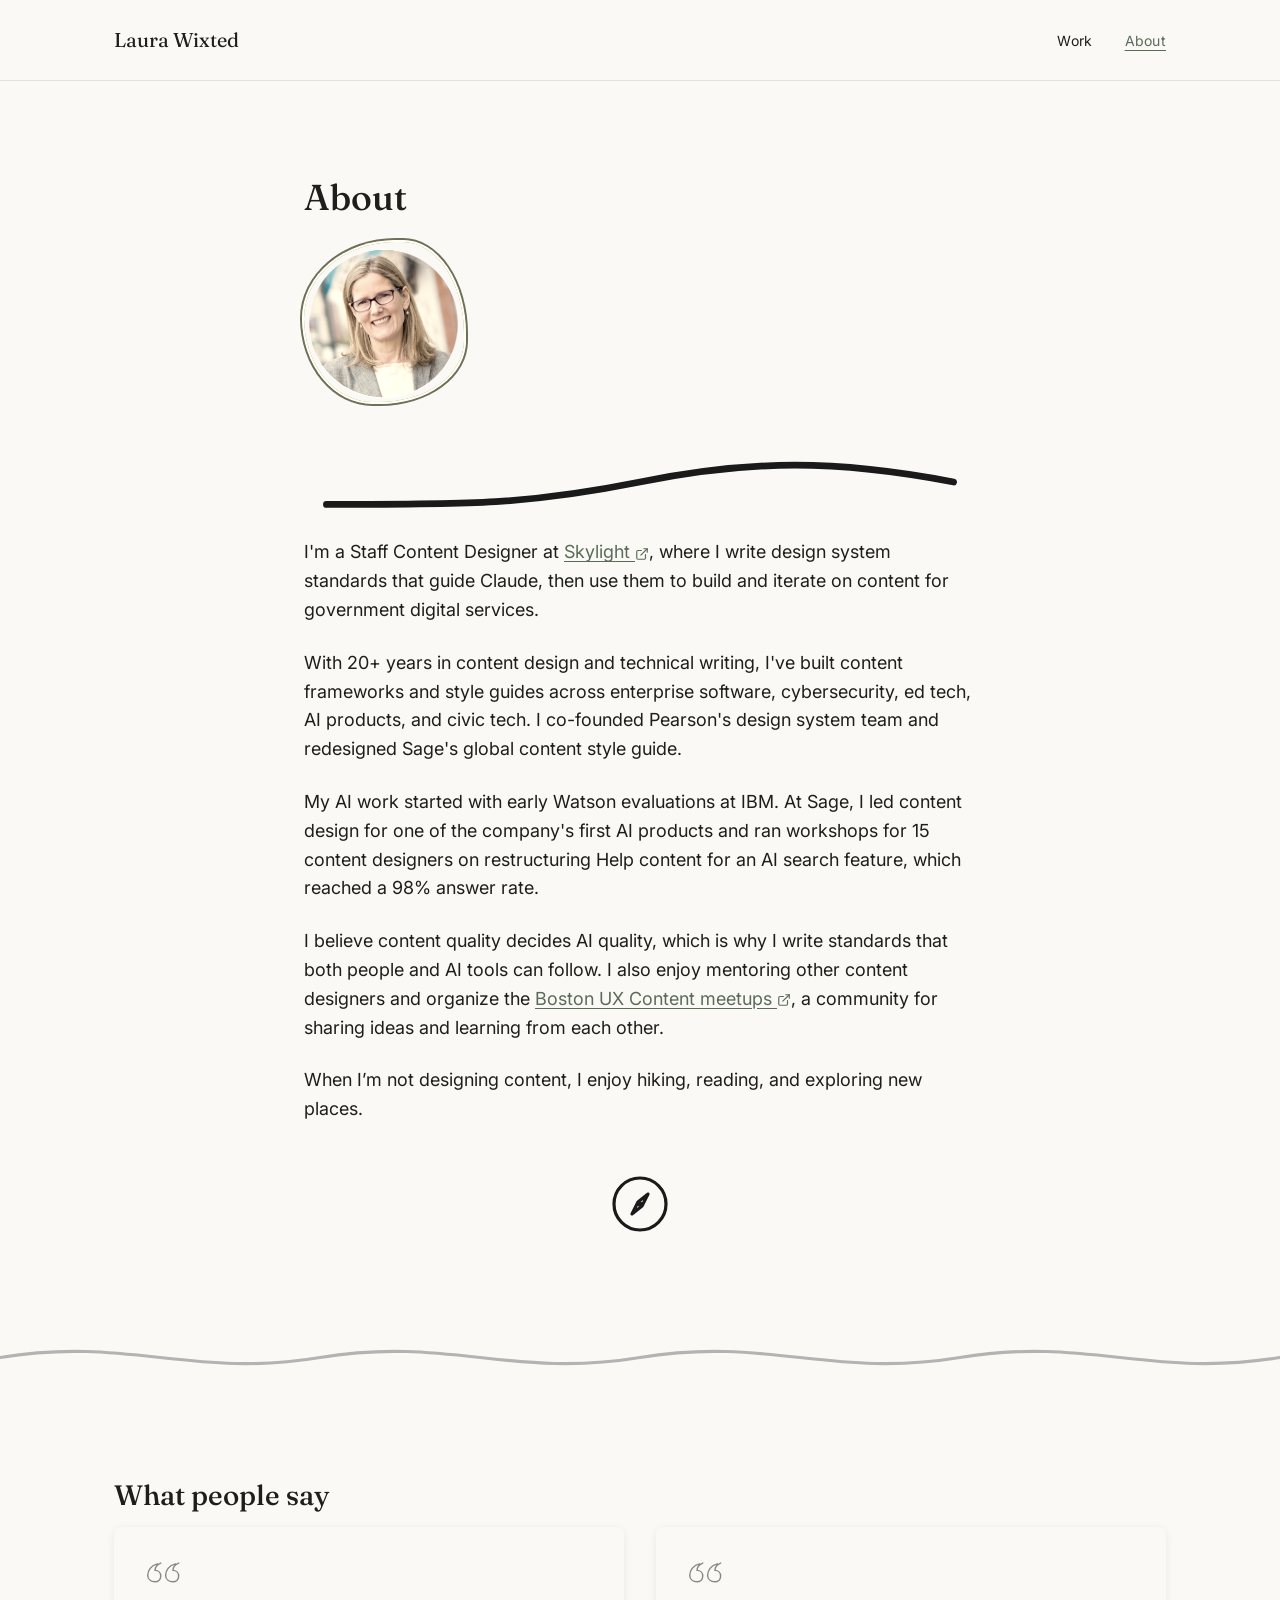
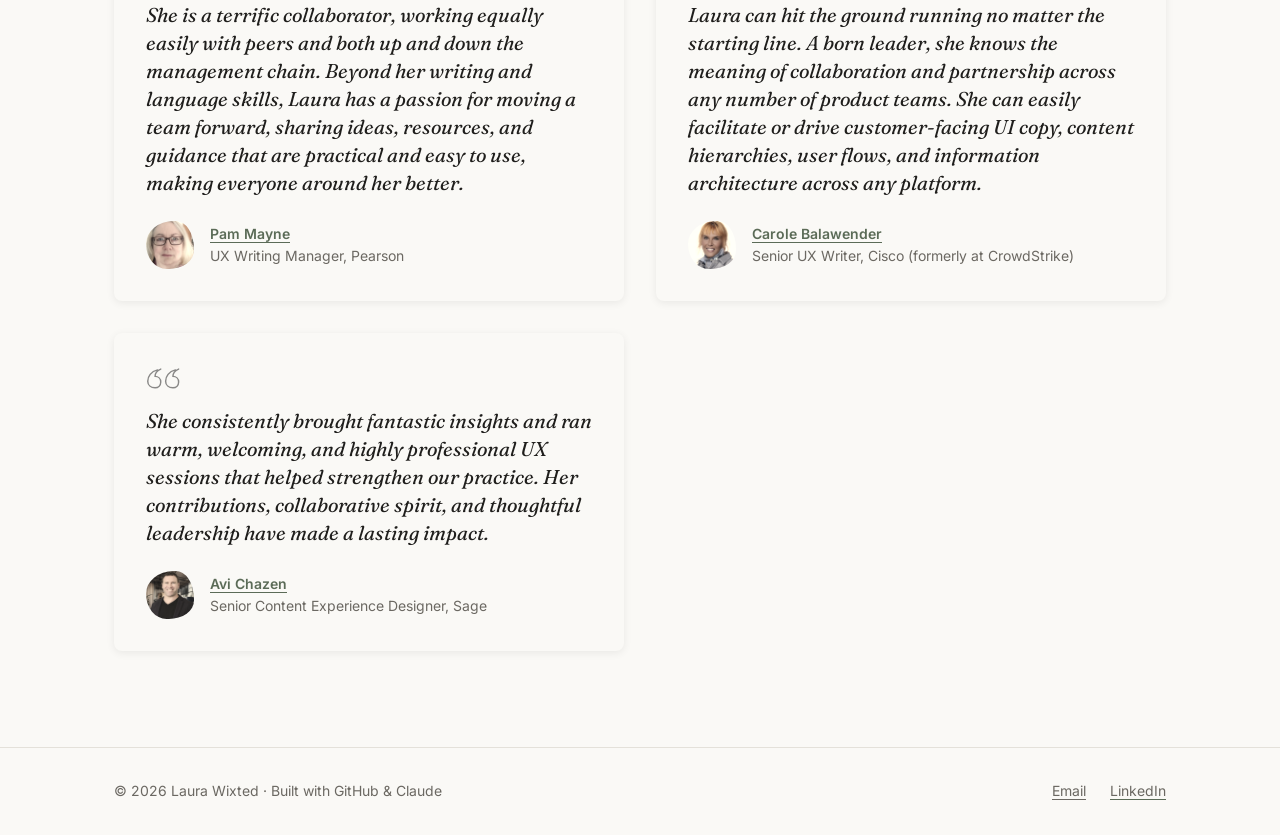
==== commit 5f140aad: "Update portfolio copy and AI case study" ====
--- a/about.html
+++ b/about.html
@@ -37,19 +37,17 @@
       <img class="profile-photo" src="images/profile-photo-transparent.png" alt="Portrait of Laura Wixted">
       <img src="images/heading-swash.svg" alt="" aria-hidden="true">
       <p>
-        I'm a Staff Content Designer at <span style="white-space: nowrap"><a href="https://skylight.digital/" target="_blank" rel="noopener">Skylight <svg class="external-link-icon" aria-hidden="true" width="14" height="14" viewBox="0 0 24 24" fill="none" stroke="currentColor" stroke-width="2" stroke-linecap="round" stroke-linejoin="round"><path d="M18 13v6a2 2 0 0 1-2 2H5a2 2 0 0 1-2-2V8a2 2 0 0 1 2-2h6"/><polyline points="15 3 21 3 21 9"/><line x1="10" y1="14" x2="21" y2="3"/></svg><span class="visually-hidden"> (opens in new tab)</span></a>,</span> where I structure design system content and build content for government digital services, so that developers, AI tools, and the people who use these services can all rely on the same guidance.
+        I'm a Staff Content Designer at <span style="white-space: nowrap"><a href="https://skylight.digital/" target="_blank" rel="noopener">Skylight <svg class="external-link-icon" aria-hidden="true" width="14" height="14" viewBox="0 0 24 24" fill="none" stroke="currentColor" stroke-width="2" stroke-linecap="round" stroke-linejoin="round"><path d="M18 13v6a2 2 0 0 1-2 2H5a2 2 0 0 1-2-2V8a2 2 0 0 1 2-2h6"/><polyline points="15 3 21 3 21 9"/><line x1="10" y1="14" x2="21" y2="3"/></svg><span class="visually-hidden"> (opens in new tab)</span></a>,</span> where I write design system standards that guide Claude, then use them to build and iterate on content for government digital services.
       </p>
       <p>
-        Over 20+ years in content design and technical writing, I’ve built content frameworks and style guides across industries, from DB2 tools and cybersecurity to ed tech, AI products, and civic tech. I co-founded Pearson’s design system team, redesigned Sage’s global content style guide, and led content design for one of Sage’s first AI products.
+        With 20+ years in content design and technical writing, I've built content frameworks and style guides across enterprise software, cybersecurity, ed tech, AI products, and civic tech. I co-founded Pearson's design system team and redesigned Sage's global content style guide.
+      </p>
+      <p>My AI work started with early Watson evaluations at IBM. At Sage, I led content design for one of the company's first AI products and ran workshops for 15 content designers on restructuring Help content for an AI search feature, which reached a 98% answer rate.</p>
+      <p>
+        I believe content quality decides AI quality, which is why I write standards that both people and AI tools can follow. I also enjoy mentoring other content designers and organize the <span style="white-space: nowrap"><a href="https://bostonuxcontent.org/" target="_blank" rel="noopener">Boston UX Content meetups <svg class="external-link-icon" aria-hidden="true" width="14" height="14" viewBox="0 0 24 24" fill="none" stroke="currentColor" stroke-width="2" stroke-linecap="round" stroke-linejoin="round"><path d="M18 13v6a2 2 0 0 1-2 2H5a2 2 0 0 1-2-2V8a2 2 0 0 1 2-2h6"/><polyline points="15 3 21 3 21 9"/><line x1="10" y1="14" x2="21" y2="3"/></svg><span class="visually-hidden"> (opens in new tab)</span></a></span>, a community for sharing ideas and learning from each other.
       </p>
       <p>
-        I care about content that’s clear, concise, and accessible to everyone, and about documentation that’s easy to find, trust, and apply. I like working with cross-functional teams to solve complex problems, and I enjoy mentoring other content designers.
-      </p>
-      <p>
-        I also lead the Boston UX Content meetups, a community for content designers to share ideas and learn from each other. <span style="white-space: nowrap"><a href="https://bostonuxcontent.org/" target="_blank" rel="noopener">Boston UX Content meetups <svg class="external-link-icon" aria-hidden="true" width="14" height="14" viewBox="0 0 24 24" fill="none" stroke="currentColor" stroke-width="2" stroke-linecap="round" stroke-linejoin="round"><path d="M18 13v6a2 2 0 0 1-2 2H5a2 2 0 0 1-2-2V8a2 2 0 0 1 2-2h6"/><polyline points="15 3 21 3 21 9"/><line x1="10" y1="14" x2="21" y2="3"/></svg><span class="visually-hidden"> (opens in new tab)</span></a></span>
-      </p>
-      <p>
-        When I’m not designing content, I enjoy hiking, reading, and exploring new places. I’m always learning, and I love keeping up with how content design is evolving.
+        When I’m not designing content, I enjoy hiking, reading, and exploring new places.
       </p>
       <img id="compass-icon" src="images/compass-icon.svg" alt="" aria-hidden="true" width="64" height="64">
     </section>
@@ -61,7 +59,7 @@
       <div class="testimonial-grid">
 
         <div class="testimonial-card">
-          <blockquote>She is a terrific collaborator, working equally easily with peers and both up and down the management chain. Beyond her writing and language skills, Laura has a passion for moving a team forward, sharing ideas, resources, and guidance that are practical and easy to use, making everyone around her better.”</blockquote>
+          <blockquote>She is a terrific collaborator, working equally easily with peers and both up and down the management chain. Beyond her writing and language skills, Laura has a passion for moving a team forward, sharing ideas, resources, and guidance that are practical and easy to use, making everyone around her better.</blockquote>
           <div class="testimonial-author">
             <img src="images/pam-mayne-linkedin.jpeg" alt="" width="48" height="48">
             <div>
@@ -72,18 +70,18 @@
         </div>
 
         <div class="testimonial-card">
-          <blockquote>Laura can hit the ground running no matter the starting line. A born leader, she knows the meaning of collaboration and partnership across any number of product teams. She can easily facilitate or drive customer-facing UI copy, content hierarchies, user flows, and information architecture across any platform. ”</blockquote>
+          <blockquote>Laura can hit the ground running no matter the starting line. A born leader, she knows the meaning of collaboration and partnership across any number of product teams. She can easily facilitate or drive customer-facing UI copy, content hierarchies, user flows, and information architecture across any platform.</blockquote>
           <div class="testimonial-author">
             <img src="images/carole-linkedin.jpeg" alt="" width="48" height="48">
             <div>
               <div class="name"><a href="https://www.linkedin.com/in/carole-balawender/" target="_blank" rel="noopener">Carole Balawender<span class="visually-hidden"> (opens in new tab)</span></a></div>
-              <div class="role">Senior UX Writer, Cisco</div>
+              <div class="role">Senior UX Writer, Cisco (formerly at CrowdStrike)</div>
             </div>
           </div>
         </div>
 
         <div class="testimonial-card">
-          <blockquote>She consistently brought fantastic insights and ran warm, welcoming, and highly professional UX sessions that helped strengthen our practice. Her contributions, collaborative spirit, and thoughtful leadership have made a lasting impact.”</blockquote>
+          <blockquote>She consistently brought fantastic insights and ran warm, welcoming, and highly professional UX sessions that helped strengthen our practice. Her contributions, collaborative spirit, and thoughtful leadership have made a lasting impact.</blockquote>
           <div class="testimonial-author">
             <img src="images/avi-chazen-linkedin.jpeg" alt="" width="48" height="48">
             <div>
